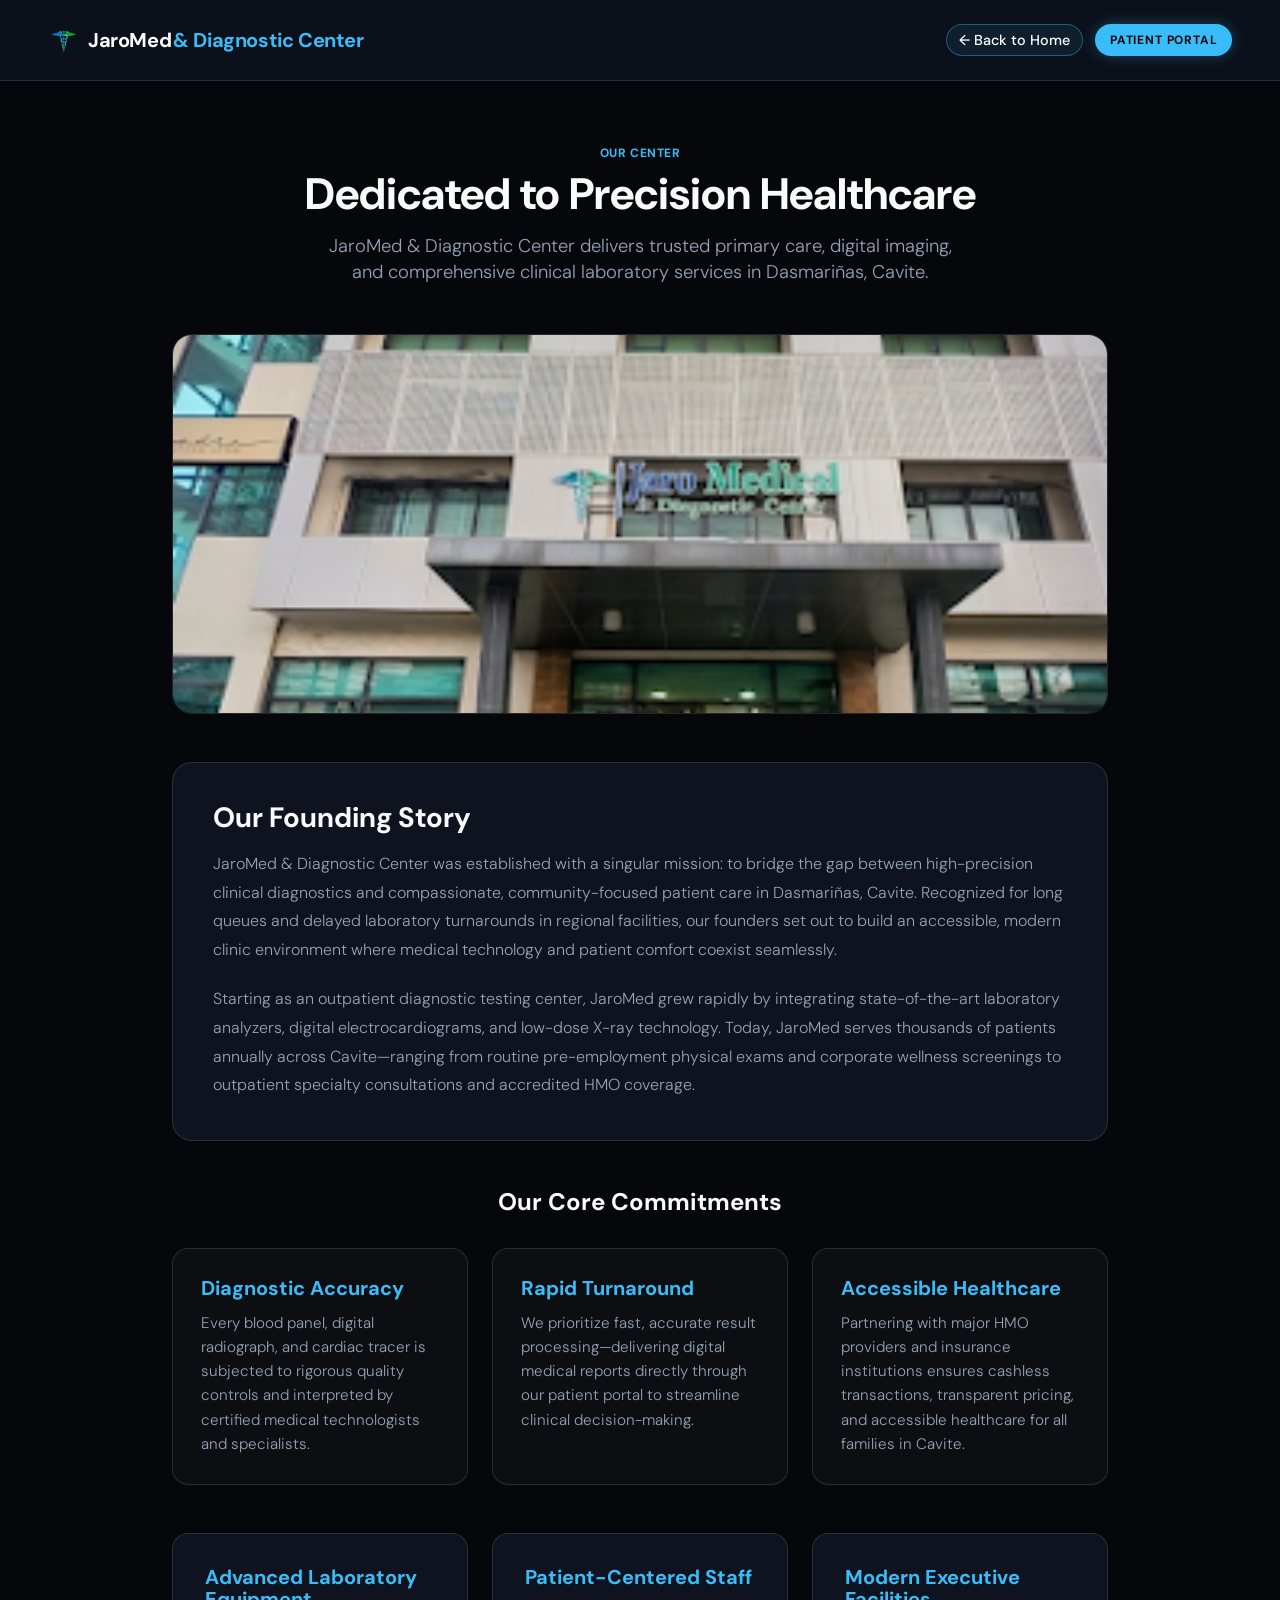
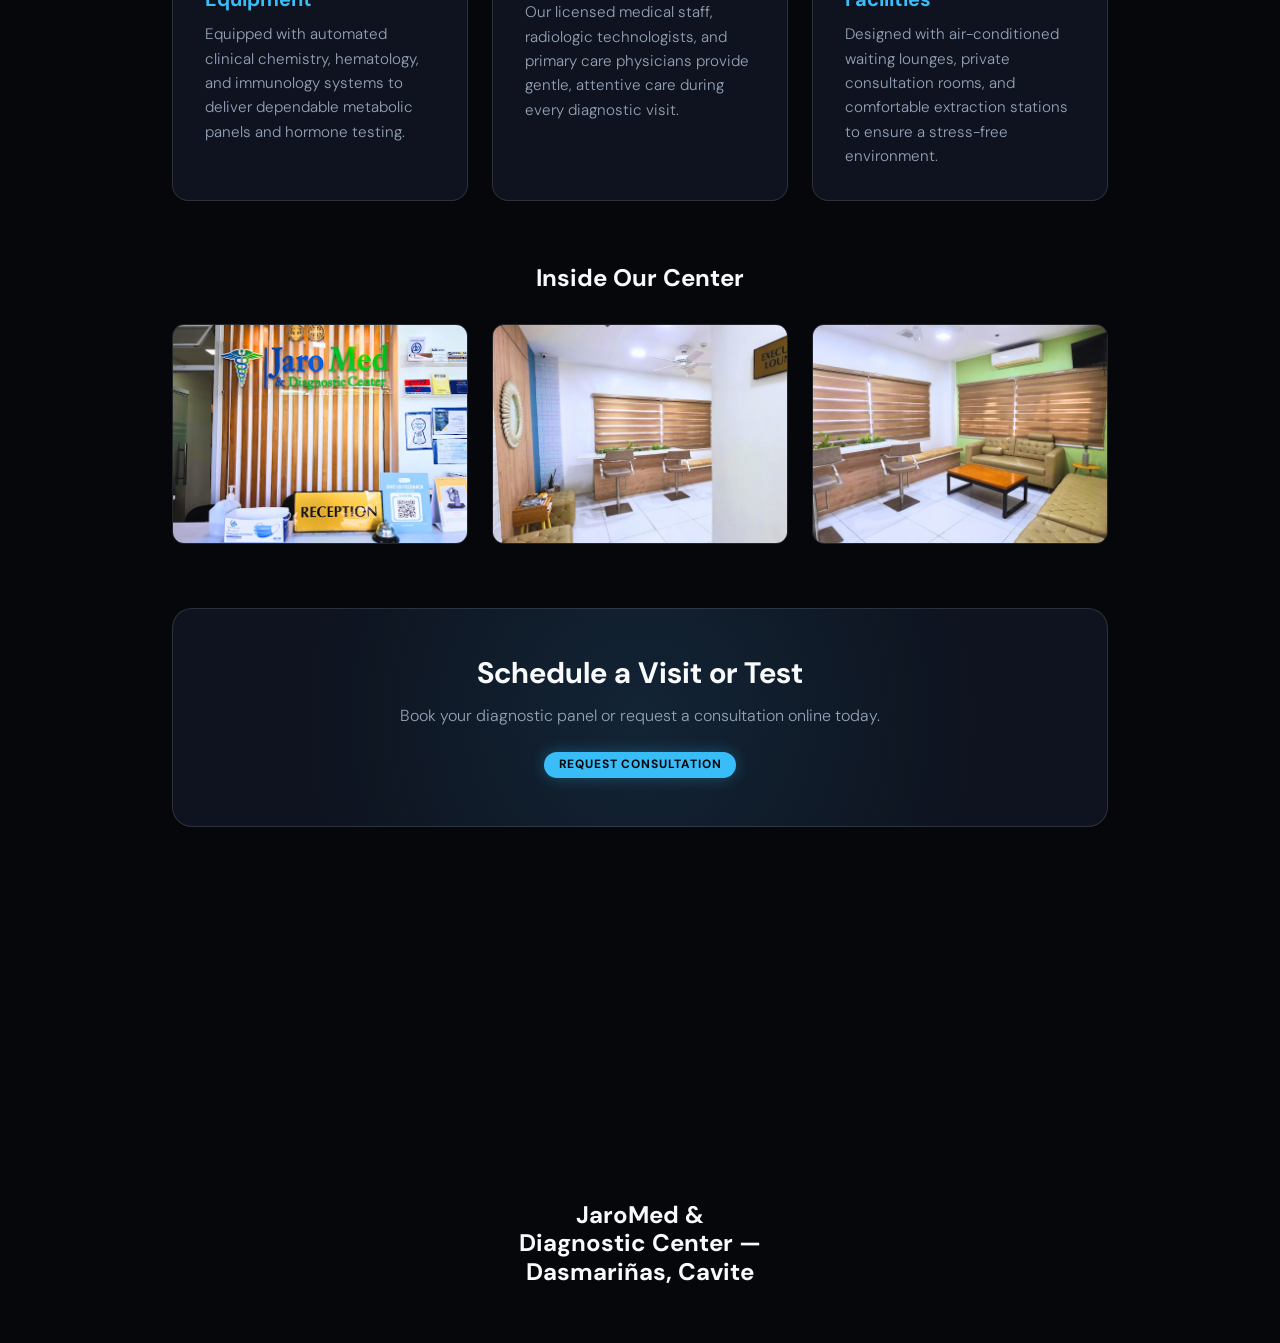
==== about.html @ 4ebae989 "Add files via upload" ====
﻿<!doctype html>
<html lang="en">
  <head>
    <meta charset="UTF-8" />
    <meta name="viewport" content="width=device-width, initial-scale=1.0" />
    <title>About Us — JaroMed & Diagnostic Center</title>
    <link rel="preconnect" href="https://fonts.googleapis.com" />
    <link rel="preconnect" href="https://fonts.gstatic.com" crossorigin />
    <link
      href="https://fonts.googleapis.com/css2?family=DM+Sans:ital,opsz,wght@0,9..40,100..1000;1,9..40,100..1000&display=swap"
      rel="stylesheet"
    />
    <link rel="stylesheet" href="./style.css" />
    <style>
      .story-section {
        background: var(--surface);
        border: 1px solid var(--surface-border);
        border-radius: 20px;
        padding: 2.5rem;
        margin: 3rem 0;
        backdrop-filter: blur(12px);
      }

      .story-section h2 {
        font-size: 1.75rem;
        margin-bottom: 1rem;
        color: var(--text-primary);
      }

      .story-section p {
        color: var(--text-secondary);
        line-height: 1.8;
        font-size: 1rem;
        margin-bottom: 1.25rem;
      }

      .story-section p:last-child {
        margin-bottom: 0;
      }

      .values-grid {
        display: grid;
        grid-template-columns: repeat(auto-fit, minmax(280px, 1fr));
        gap: 1.5rem;
        margin: 2rem 0;
      }

      .value-card {
        background: rgba(255, 255, 255, 0.03);
        border: 1px solid var(--surface-border);
        border-radius: 16px;
        padding: 1.75rem;
      }

      .value-card h3 {
        color: var(--accent);
        font-size: 1.25rem;
        margin-bottom: 0.75rem;
      }

      .value-card p {
        color: var(--text-secondary);
        font-size: 0.95rem;
        line-height: 1.6;
        margin: 0;
      }
    </style>
  </head>

  <body>
    <!-- Header Navigation -->
    <header class="page-nav">
      <div class="logo">
        <img
          src="jaromed-symbol.png"
          alt="JaroMed Logo"
          style="width: 32px; height: 32px; object-fit: contain;"
        />
        <a href="index.html" style="color: inherit; text-decoration: none;">
          <span>JaroMed<strong class="accent">& Diagnostic Center</strong></span>
        </a>
      </div>

      <nav class="nav">
        <a class="button button-outline" href="index.html">← Back to Home</a>
        <a class="button button-solid" href="portal.html">Patient Portal</a>
      </nav>
    </header>

    <main class="specialty-detail-container">
      <div class="detail-header">
        <span class="specialty-tag">Our Center</span>
        <h1>Dedicated to Precision Healthcare</h1>
        <p class="lead-text">
          JaroMed & Diagnostic Center delivers trusted primary care, digital imaging, and comprehensive clinical laboratory services in Dasmariñas, Cavite.
        </p>
      </div>

      <!-- Facility Hero Banner -->
      <div class="detail-hero-image">
        <img src="jaromed-front.png" alt="JaroMed Facility Front" />
      </div>

      <!-- Extended Foundation Story -->
      <section class="story-section">
        <h2>Our Founding Story</h2>
        <p>
          JaroMed & Diagnostic Center was established with a singular mission: to bridge the gap between high-precision clinical diagnostics and compassionate, community-focused patient care in Dasmariñas, Cavite. Recognized for long queues and delayed laboratory turnarounds in regional facilities, our founders set out to build an accessible, modern clinic environment where medical technology and patient comfort coexist seamlessly.
        </p>
        <p>
          Starting as an outpatient diagnostic testing center, JaroMed grew rapidly by integrating state-of-the-art laboratory analyzers, digital electrocardiograms, and low-dose X-ray technology. Today, JaroMed serves thousands of patients annually across Cavite—ranging from routine pre-employment physical exams and corporate wellness screenings to outpatient specialty consultations and accredited HMO coverage.
        </p>
      </section>

      <!-- Mission & Core Commitments -->
      <section style="margin: 3rem 0;">
        <h2 style="text-align: center; margin-bottom: 2rem;">Our Core Commitments</h2>
        <div class="values-grid">
          <div class="value-card">
            <h3>Diagnostic Accuracy</h3>
            <p>
              Every blood panel, digital radiograph, and cardiac tracer is subjected to rigorous quality controls and interpreted by certified medical technologists and specialists.
            </p>
          </div>

          <div class="value-card">
            <h3>Rapid Turnaround</h3>
            <p>
              We prioritize fast, accurate result processing—delivering digital medical reports directly through our patient portal to streamline clinical decision-making.
            </p>
          </div>

          <div class="value-card">
            <h3>Accessible Healthcare</h3>
            <p>
              Partnering with major HMO providers and insurance institutions ensures cashless transactions, transparent pricing, and accessible healthcare for all families in Cavite.
            </p>
          </div>
        </div>
      </section>

      <!-- Facility Feature Cards -->
      <section class="detail-grid">
        <div class="detail-card">
          <h3>Advanced Laboratory Equipment</h3>
          <p>
            Equipped with automated clinical chemistry, hematology, and immunology systems to deliver dependable metabolic panels and hormone testing.
          </p>
        </div>

        <div class="detail-card">
          <h3>Patient-Centered Staff</h3>
          <p>
            Our licensed medical staff, radiologic technologists, and primary care physicians provide gentle, attentive care during every diagnostic visit.
          </p>
        </div>

        <div class="detail-card">
          <h3>Modern Executive Facilities</h3>
          <p>
            Designed with air-conditioned waiting lounges, private consultation rooms, and comfortable extraction stations to ensure a stress-free environment.
          </p>
        </div>
      </section>

      <!-- Center Photo Gallery -->
      <section style="margin: 4rem 0;">
        <h2 style="text-align: center; margin-bottom: 2rem;">Inside Our Center</h2>
        <div style="display: grid; grid-template-columns: repeat(auto-fit, minmax(280px, 1fr)); gap: 1.5rem;">
          <img src="jaromed-reception.jpg" alt="Reception Desk" style="width: 100%; height: 220px; object-fit: cover; border-radius: 12px; border: 1px solid var(--surface-border);" />
          <img src="jaromed-executive-lounge.jpg" alt="Executive Lounge" style="width: 100%; height: 220px; object-fit: cover; border-radius: 12px; border: 1px solid var(--surface-border);" />
          <img src="jaromed-waiting-room.jpg" alt="Waiting Area" style="width: 100%; height: 220px; object-fit: cover; border-radius: 12px; border: 1px solid var(--surface-border);" />
        </div>
      </section>

      <div class="detail-cta">
        <h2>Schedule a Visit or Test</h2>
        <p>Book your diagnostic panel or request a consultation online today.</p>
        <a class="button button-solid" href="index.html#consultation-sheet">Request Consultation</a>
      </div>
    </main>

    <footer>
      <p>JaroMed & Diagnostic Center — Dasmariñas, Cavite</p>
    </footer>
  </body>
</html>
---- style.css ----
﻿*, *::before, *::after {
  box-sizing: border-box;
}

:root {
  --bg-dark: #05070b;
  --surface: #0e131f;
  --surface-border: rgba(255, 255, 255, 0.12);
  --accent: #38bdf8;
  --accent-glow: rgba(56, 189, 248, 0.25);
  --neon-green: #22c55e;
  --text-primary: #f8fafc;
  --text-secondary: #94a3b8;
}

html {
  scroll-behavior: smooth;
}

body {
  margin: 0;
  font-family: "DM Sans", sans-serif;
  font-optical-sizing: auto;
  font-weight: 300;
  line-height: 1.4;
  overflow-x: clip;
  background-color: var(--bg-dark);
  color: var(--text-primary);
}

.logo {
  display: flex;
  align-items: center;
  gap: 0.5rem;
  font-weight: 700;
  font-size: 1.25rem;
  letter-spacing: -0.02em;
  color: white;

  svg {
    stroke: var(--accent);
  }

  .accent {
    color: var(--accent);
    margin-left: 2px;
  }
}

.button {
  border: 0;
  font: inherit;
  color: white;
  background: none;
  text-decoration: none;
  display: inline-flex;
  align-items: center;
  gap: 0.5rem;
  border-radius: 999px;
  padding: 0.35em 0.85em;
  font-size: 0.9rem;
  font-weight: 500;
  cursor: pointer;
  transition: all 0.2s ease;

  &:hover,
  &:focus {
    background-color: rgba(255, 255, 255, 0.15);
  }

  svg {
    fill: currentColor;
  }
}

.button-outline {
  border: 1px solid rgba(56, 189, 248, 0.4);
  background-color: rgba(56, 189, 248, 0.08);
  backdrop-filter: blur(4px);

  &:hover,
  &:focus {
    background-color: rgba(56, 189, 248, 0.2);
    border-color: var(--accent);
  }
}

.button-solid {
  background: var(--accent);
  color: #05070b;
  text-transform: uppercase;
  font-size: 0.75rem;
  padding: 0.4em 1.2em;
  letter-spacing: 0.07em;
  font-weight: 700;
  box-shadow: 0 0 15px rgba(56, 189, 248, 0.3);

  &:focus,
  &:hover {
    background: white;
    color: #05070b;
    box-shadow: 0 0 20px rgba(255, 255, 255, 0.5);
  }
}

h1,
h2,
h3 {
  margin: 0 0 1em 0;
  line-height: 1.1;
}

.hero {
  background-color: var(--bg-dark);
  color: white;
  background-image:
    linear-gradient(to top, rgba(5, 7, 11, 0.85) 20%, rgba(5, 7, 11, 0.3)),
    url("https://images.unsplash.com/photo-1576091160550-2173dba999ef?crop=entropy&cs=srgb&fm=jpg&q=85");
  background-size: cover;
  background-position: center;
  height: 100dvh;
  padding: 2rem;
  display: grid;
  grid-template-columns: 1fr 1fr;
  grid-template-rows: auto 1fr;

  @media (width < 600px) {
    grid-template-columns: 1fr;
    grid-template-rows: min-content;
    gap: 1.5rem;

    .nav,
    .logo,
    .invite {
      place-self: start center;
    }
    .intro {
      text-align: center;
    }
    .promo {
      width: 100%;
    }
  }
}

.nav {
  place-self: start end;
  display: flex;
  gap: 0.75rem;
}

.plans-button {
  anchor-name: --plans-button-anchor;
}

.menu {
  position-anchor: --plans-button-anchor;
  position: absolute;
  position-area: block-end span-inline-start;
  margin: 0.35rem 0 0 0;
  background-color: rgba(14, 19, 31, 0.95);
  border: 1px solid var(--surface-border);
  backdrop-filter: blur(12px);
  border-radius: 10px;
  padding: 0.5rem;
  list-style: none;

  a {
    display: block;
    text-decoration: none;
    padding: 0.4rem 0.8rem;
    color: var(--text-primary);
    border-radius: 6px;
    font-size: 0.9rem;

    &:hover,
    &:focus {
      background: var(--surface-border);
      color: var(--accent);
    }
  }
}

.intro {
  place-self: end start;
  max-width: 55ch;

  .status-pill {
    display: inline-flex;
    align-items: center;
    gap: 0.5rem;
    padding: 0.3rem 0.85rem;
    background: rgba(34, 197, 94, 0.12);
    color: var(--neon-green);
    border: 1px solid rgba(34, 197, 94, 0.3);
    border-radius: 50px;
    font-size: 0.75rem;
    font-weight: 600;
    margin-bottom: 1rem;
  }

  .status-dot {
    width: 6px;
    height: 6px;
    background: var(--neon-green);
    border-radius: 50%;
    box-shadow: 0 0 8px var(--neon-green);
  }

  h1 {
    margin: 0 0 0.5rem 0;
    font-weight: 700;
    font-size: 2.75rem;
    letter-spacing: -0.02em;
  }

  p {
    opacity: 0.8;
    font-size: 1.05rem;
  }
}

.invite {
  place-self: end end;
}

.promo {
  background: rgba(14, 19, 31, 0.85);
  border: 1px solid var(--surface-border);
  backdrop-filter: blur(12px);
  padding: 1.25rem;
  border-radius: 14px;
  width: 24ch;
  box-shadow: 0 20px 40px rgba(0, 0, 0, 0.5);

  h2 {
    text-transform: uppercase;
    color: var(--accent);
    font-size: 0.8rem;
    letter-spacing: 0.05em;
    margin-bottom: 0.5rem;
  }

  p {
    font-size: 0.85rem;
    color: var(--text-secondary);
    margin-bottom: 1rem;

    s {
      opacity: 0.6;
    }
  }
}

.brand-sentence {
  text-align: center;
  padding: 12rem 1rem 10rem;
  background: radial-gradient(circle at 50% 50%, rgba(56, 189, 248, 0.05) 0%, transparent 60%);

  h2 {
    text-align: center;
    font-weight: 300;
    text-wrap: balance;
    max-inline-size: 28ch;
    margin-inline: auto;
    font-size: 2.25rem;

    strong {
      color: var(--accent);
      font-weight: 600;
    }

    &::after {
      content: "";
      display: block;
      margin: 2rem auto 0;
      width: 2px;
      background: linear-gradient(to bottom, var(--accent), transparent);
      height: 4rem;
    }
  }
}

.photos-and-quotes {
  margin-block-end: 12rem;
}

@property --left-fade {
  syntax: "<length>";
  inherits: false;
  initial-value: 0;
}

@property --right-fade {
  syntax: "<length>";
  inherits: false;
  initial-value: 0;
}

@keyframes scrollfade {
  0% {
    --left-fade: 0;
  }
  10%,
  100% {
    --left-fade: 3rem;
  }
  0%,
  90% {
    --right-fade: 3rem;
  }
  100% {
    --right-fade: 0;
  }
}

.row {
  display: flex;
  gap: 1.25rem;
  margin-block-end: 1.25rem;
  padding-block-end: 0.5rem;
  overflow-x: auto;
  overflow-y: clip;
  block-size: 260px;
  position: relative;
  mask: linear-gradient(
    to right,
    #0000,
    #ffff var(--left-fade) calc(100% - var(--right-fade)),
    #0000
  );
  animation: scrollfade;
  animation-timeline: --scrollfade;
  scroll-timeline: --scrollfade x;

  &::-webkit-scrollbar {
    display: none;
  }

  img {
    object-fit: cover;
    max-height: 260px;
    flex-shrink: 0;
    border-radius: 12px;
    border: 1px solid var(--surface-border);
  }

  .quote {
    margin: 0;
    display: flex;
    flex-direction: column;
    gap: 1rem;
    min-inline-size: 280px;
    background: var(--surface);
    border: 1px solid var(--surface-border);
    border-radius: 14px;
    padding: 1.25rem;

    p {
      margin: 0;
      font-size: 0.95rem;
      color: var(--text-primary);
      line-height: 1.5;
    }

    cite {
      margin-block-start: auto;
      display: flex;
      align-items: center;
      gap: 0.75rem;

      svg {
        width: 36px;
        height: 36px;
        fill: var(--text-secondary);
      }

      .name {
        font-weight: 600;
        color: white;
        font-size: 0.85rem;
      }

      div div:last-child {
        font-size: 0.75rem;
        color: var(--text-secondary);
      }
    }
  }
}

.row-1 {
  img:nth-of-type(1) {
    aspect-ratio: 1/1.2;
  }
  img:nth-of-type(2) {
    aspect-ratio: 1;
  }
  img:nth-of-type(3) {
    aspect-ratio: 1.3/1;
  }
}

.row-2 {
  img:nth-of-type(1) {
    aspect-ratio: 1.2/1;
  }
  img:nth-of-type(2) {
    aspect-ratio: 1/1.2;
  }
}

/* Specialties Info Section Styles */
.specialties-info-section {
  max-width: 900px;
  margin: 0 auto 6rem;
  padding: 0 1.5rem;
}

.specialties-container h2 {
  font-size: 2rem;
  font-weight: 700;
  text-align: center;
  margin-bottom: 0.5rem;
}

.section-subtitle {
  text-align: center;
  color: var(--text-secondary);
  margin-bottom: 3rem;
  font-size: 1rem;
}

.specialty-card {
  display: grid;
  grid-template-columns: 1.2fr 1fr;
  gap: 2rem;
  align-items: center;
  background: var(--surface);
  border: 1px solid var(--surface-border);
  border-radius: 20px;
  padding: 2.5rem;
  margin-bottom: 1.5rem;
  backdrop-filter: blur(12px);
  transition: border-color 0.2s ease;
}

.specialty-card:hover {
  border-color: var(--accent);
}

.specialty-tag {
  font-size: 0.75rem;
  font-weight: 700;
  text-transform: uppercase;
  color: var(--accent);
  letter-spacing: 0.05em;
  display: block;
  margin-bottom: 0.5rem;
}

.specialty-card h3 {
  font-size: 1.35rem;
  font-weight: 600;
  margin-bottom: 0.75rem;
  color: var(--text-primary);
}

.specialty-card p {
  color: var(--text-secondary);
  font-size: 0.95rem;
  line-height: 1.6;
  margin: 0 0 1.25rem 0;
}

.link-btn {
  display: inline-block;
  color: var(--accent);
  text-decoration: none;
  font-weight: 600;
  font-size: 0.9rem;
  transition: opacity 0.2s ease;
}

.link-btn:hover {
  opacity: 0.8;
  text-decoration: underline;
}

.specialty-image-wrapper {
  width: 100%;
  height: 220px;
  border-radius: 12px;
  overflow: hidden;
  border: 1px solid var(--surface-border);
}

.specialty-image-wrapper img {
  width: 100%;
  height: 100%;
  object-fit: cover;
  transition: transform 0.3s ease;
}

.specialty-card:hover .specialty-image-wrapper img {
  transform: scale(1.03);
}

@media (max-width: 768px) {
  .specialty-card {
    grid-template-columns: 1fr;
    padding: 1.75rem;
  }
  .specialty-image-wrapper {
    height: 180px;
  }
}

/* Consultation Section Styling */
.consultation-section {
  max-width: 800px;
  margin: 0 auto 10rem;
  padding: 0 1.5rem;
}

.consultation-card {
  background: var(--surface);
  border: 1px solid var(--surface-border);
  backdrop-filter: blur(12px);
  border-radius: 20px;
  padding: 2.5rem;
  box-shadow: 0 20px 40px rgba(0, 0, 0, 0.4);
}

.consultation-header {
  text-align: center;
  margin-bottom: 2rem;
}

.consultation-header h2 {
  font-size: 1.85rem;
  font-weight: 700;
  margin-bottom: 0.5rem;
  color: var(--text-primary);
}

.consultation-header p {
  color: var(--text-secondary);
  font-size: 0.95rem;
  margin: 0;
}

.consultation-form {
  display: flex;
  flex-direction: column;
  gap: 1.25rem;
}

.form-group {
  display: flex;
  flex-direction: column;
  gap: 0.4rem;
}

.form-row {
  display: grid;
  grid-template-columns: 1fr 1fr;
  gap: 1.25rem;
}

@media (max-width: 600px) {
  .form-row {
    grid-template-columns: 1fr;
  }
}

.consultation-form label {
  font-size: 0.8rem;
  font-weight: 600;
  text-transform: uppercase;
  letter-spacing: 0.05em;
  color: var(--text-secondary);
}

.consultation-form input {
  background: var(--bg-dark);
  border: 1px solid var(--surface-border);
  border-radius: 8px;
  padding: 0.8rem 1rem;
  color: var(--text-primary);
  font-family: inherit;
  font-size: 0.95rem;
  outline: none;
  transition: border-color 0.2s ease;
}

.consultation-form input:focus {
  border-color: var(--accent);
}

.submit-consultation-btn {
  width: 100%;
  justify-content: center;
  padding: 0.85rem 1rem;
  margin-top: 0.75rem;
  font-size: 0.85rem;
}

/* Sub-Page Layout Styles */
.page-nav {
  display: flex;
  justify-content: space-between;
  align-items: center;
  padding: 1.5rem 3rem;
  background: rgba(14, 19, 31, 0.8);
  backdrop-filter: blur(12px);
  border-bottom: 1px solid var(--surface-border);
  position: sticky;
  top: 0;
  z-index: 100;
}

.specialty-detail-container {
  max-width: 1000px;
  margin: 4rem auto;
  padding: 0 2rem;
}

.detail-header {
  text-align: center;
  margin-bottom: 3rem;
}

.detail-header h1 {
  font-size: 2.75rem;
  font-weight: 700;
  margin: 0.5rem 0 1rem;
}

.lead-text {
  font-size: 1.15rem;
  color: var(--text-secondary);
  max-width: 650px;
  margin: 0 auto;
}

.detail-hero-image {
  width: 100%;
  height: 380px;
  border-radius: 20px;
  overflow: hidden;
  border: 1px solid var(--surface-border);
  margin-bottom: 3rem;
}

.detail-hero-image img {
  width: 100%;
  height: 100%;
  object-fit: cover;
}

.detail-grid {
  display: grid;
  grid-template-columns: repeat(auto-fit, minmax(280px, 1fr));
  gap: 1.5rem;
  margin-bottom: 4rem;
}

.detail-card {
  background: var(--surface);
  border: 1px solid var(--surface-border);
  border-radius: 16px;
  padding: 2rem;
  backdrop-filter: blur(12px);
}

.detail-card h3 {
  font-size: 1.25rem;
  color: var(--accent);
  margin-bottom: 0.75rem;
}

.detail-card p {
  color: var(--text-secondary);
  font-size: 0.95rem;
  line-height: 1.6;
  margin: 0;
}

.detail-cta {
  background: radial-gradient(circle at 50% 50%, rgba(56, 189, 248, 0.1) 0%, transparent 70%), var(--surface);
  border: 1px solid var(--surface-border);
  border-radius: 20px;
  padding: 3rem 2rem;
  text-align: center;
  margin-bottom: 6rem;
}

.detail-cta h2 {
  font-size: 1.85rem;
  margin-bottom: 0.5rem;
}

.detail-cta p {
  color: var(--text-secondary);
  margin-bottom: 1.5rem;
}

/* HMO Partner List Styling */
.hmo-badge-grid {
  display: grid;
  grid-template-columns: repeat(auto-fill, minmax(140px, 1fr));
  gap: 1rem;
  margin-top: 1.5rem;
}

.hmo-badge {
  background: var(--bg-dark);
  border: 1px solid var(--surface-border);
  border-radius: 10px;
  padding: 0.8rem 1rem;
  text-align: center;
  font-size: 0.9rem;
  font-weight: 600;
  color: var(--text-primary);
  transition: border-color 0.2s ease;
}

.hmo-badge:hover {
  border-color: var(--accent);
}

footer {
  display: grid;
  place-items: end center;
  height: 420px;
  position: relative;
  padding-bottom: 2rem;

  img {
    width: 45%;
    aspect-ratio: 16/9;
    object-fit: cover;
    border-radius: 16px;
    border: 1px solid var(--surface-border);
    position: absolute;
    bottom: 2rem;
    animation-timeline: view(block);
    animation-range: entry-crossing 80% entry-crossing 120%;

    &:nth-child(1) {
      animation-name: --img-move-out-left;
      left: 5%;
      transform-origin: bottom left;
    }
    &:nth-child(2) {
      animation-name: --img-move-out-right;
      right: 5%;
      transform-origin: bottom right;
    }
  }

  p {
    width: 250px;
    font-size: 1.5rem;
    line-height: 1.2;
    margin-inline: auto;
    text-align: center;
    font-weight: 700;
    color: var(--text-primary);
    position: relative;
    z-index: 2;
  }
}

@keyframes --img-move-out-left {
  100% {
    left: -30dvi;
    rotate: -6deg;
  }
}

@keyframes --img-move-out-right {
  100% {
    right: -30dvi;
    rotate: 6deg;
  }
}
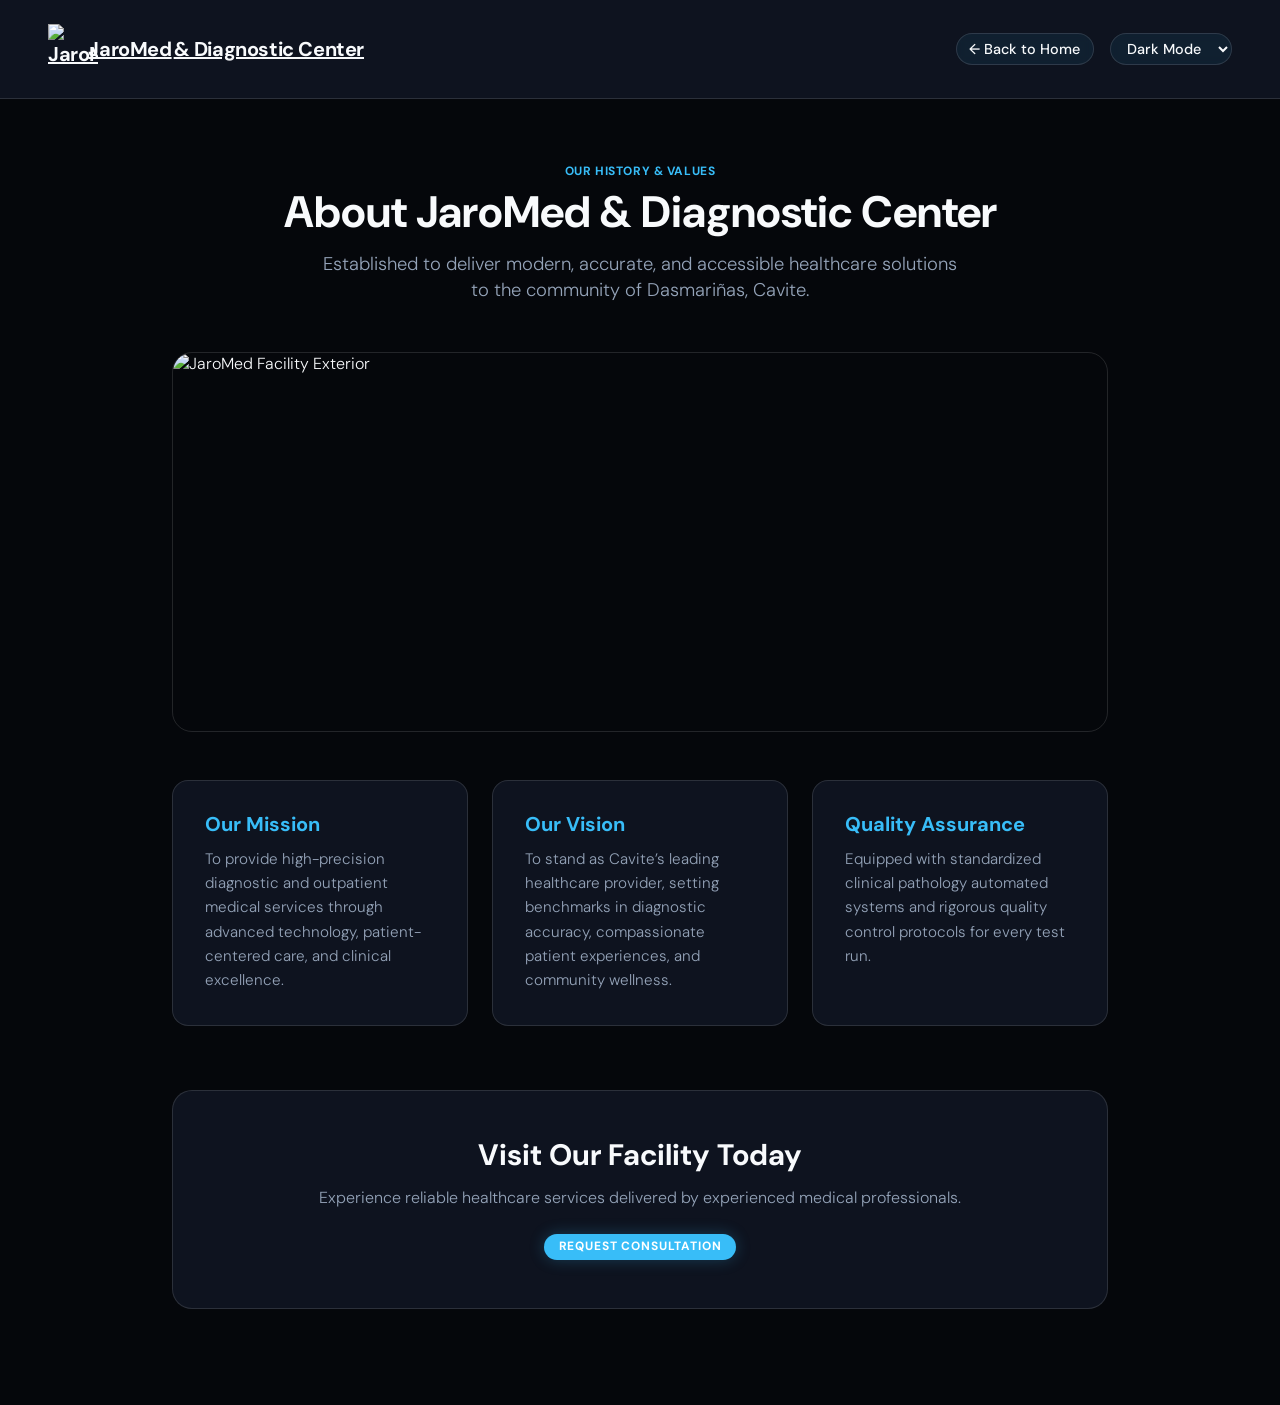
==== commit 94369239: "Add files via upload" ====
--- a/about.html
+++ b/about.html
@@ -1,187 +1,81 @@
-﻿<!doctype html>
+﻿<!DOCTYPE html>
 <html lang="en">
-  <head>
-    <meta charset="UTF-8" />
-    <meta name="viewport" content="width=device-width, initial-scale=1.0" />
-    <title>About Us — JaroMed & Diagnostic Center</title>
-    <link rel="preconnect" href="https://fonts.googleapis.com" />
-    <link rel="preconnect" href="https://fonts.gstatic.com" crossorigin />
-    <link
-      href="https://fonts.googleapis.com/css2?family=DM+Sans:ital,opsz,wght@0,9..40,100..1000;1,9..40,100..1000&display=swap"
-      rel="stylesheet"
-    />
-    <link rel="stylesheet" href="./style.css" />
-    <style>
-      .story-section {
-        background: var(--surface);
-        border: 1px solid var(--surface-border);
-        border-radius: 20px;
-        padding: 2.5rem;
-        margin: 3rem 0;
-        backdrop-filter: blur(12px);
+<head>
+  <meta charset="UTF-8">
+  <meta name="viewport" content="width=device-width, initial-scale=1.0">
+  <title>About Us | JaroMed & Diagnostic Center</title>
+  <link rel="stylesheet" href="style.css">
+  <link rel="preconnect" href="https://fonts.googleapis.com">
+  <link rel="preconnect" href="https://fonts.gstatic.com" crossorigin>
+  <link href="https://fonts.googleapis.com/css2?family=DM+Sans:ital,opsz,wght@0,9..40,300..700;1,9..40,300..700&display=swap" rel="stylesheet">
+</head>
+<body>
+
+  <!-- Navigation Bar -->
+  <nav class="page-nav">
+    <a href="index.html" class="logo">
+      <img src="assets/images/jaromed-symbol.webp" alt="JaroMed Logo" style="width: 50px; height: 50px; object-fit: contain;">
+      JaroMed <span class="accent">& Diagnostic Center</span>
+    </a>
+    <div style="display: flex; gap: 1rem; align-items: center;">
+      <a href="index.html" class="button button-outline">← Back to Home</a>
+      <select id="themeSelect" onchange="setTheme(this.value)" class="button button-outline" style="cursor: pointer;">
+        <option value="dark" style="background: #0e131f; color: #fff;">Dark Mode</option>
+        <option value="light" style="background: #ffffff; color: #0f172a;">Light Mode</option>
+      </select>
+    </div>
+  </nav>
+
+  <!-- Main Content Container -->
+  <main class="specialty-detail-container">
+    <div class="detail-header">
+      <span class="specialty-tag">Our History & Values</span>
+      <h1>About JaroMed & Diagnostic Center</h1>
+      <p class="lead-text">Established to deliver modern, accurate, and accessible healthcare solutions to the community of Dasmariñas, Cavite.</p>
+    </div>
+
+    <div class="detail-hero-image">
+      <img src="assets/images/jaromed-front.webp" alt="JaroMed Facility Exterior">
+    </div>
+
+    <div class="detail-grid">
+      <div class="detail-card">
+        <h3>Our Mission</h3>
+        <p>To provide high-precision diagnostic and outpatient medical services through advanced technology, patient-centered care, and clinical excellence.</p>
+      </div>
+      <div class="detail-card">
+        <h3>Our Vision</h3>
+        <p>To stand as Cavite’s leading healthcare provider, setting benchmarks in diagnostic accuracy, compassionate patient experiences, and community wellness.</p>
+      </div>
+      <div class="detail-card">
+        <h3>Quality Assurance</h3>
+        <p>Equipped with standardized clinical pathology automated systems and rigorous quality control protocols for every test run.</p>
+      </div>
+    </div>
+
+    <div class="detail-cta">
+      <h2>Visit Our Facility Today</h2>
+      <p>Experience reliable healthcare services delivered by experienced medical professionals.</p>
+      <a href="index.html#consultation-sheet" class="button button-solid">Request Consultation</a>
+    </div>
+  </main>
+
+  <script>
+    function setTheme(theme) {
+      if (theme === 'dark') {
+        document.documentElement.removeAttribute('data-theme');
+      } else {
+        document.documentElement.setAttribute('data-theme', theme);
       }
+      localStorage.setItem('jaromed-theme', theme);
+    }
 
-      .story-section h2 {
-        font-size: 1.75rem;
-        margin-bottom: 1rem;
-        color: var(--text-primary);
-      }
-
-      .story-section p {
-        color: var(--text-secondary);
-        line-height: 1.8;
-        font-size: 1rem;
-        margin-bottom: 1.25rem;
-      }
-
-      .story-section p:last-child {
-        margin-bottom: 0;
-      }
-
-      .values-grid {
-        display: grid;
-        grid-template-columns: repeat(auto-fit, minmax(280px, 1fr));
-        gap: 1.5rem;
-        margin: 2rem 0;
-      }
-
-      .value-card {
-        background: rgba(255, 255, 255, 0.03);
-        border: 1px solid var(--surface-border);
-        border-radius: 16px;
-        padding: 1.75rem;
-      }
-
-      .value-card h3 {
-        color: var(--accent);
-        font-size: 1.25rem;
-        margin-bottom: 0.75rem;
-      }
-
-      .value-card p {
-        color: var(--text-secondary);
-        font-size: 0.95rem;
-        line-height: 1.6;
-        margin: 0;
-      }
-    </style>
-  </head>
-
-  <body>
-    <!-- Header Navigation -->
-    <header class="page-nav">
-      <div class="logo">
-        <img
-          src="jaromed-symbol.png"
-          alt="JaroMed Logo"
-          style="width: 32px; height: 32px; object-fit: contain;"
-        />
-        <a href="index.html" style="color: inherit; text-decoration: none;">
-          <span>JaroMed<strong class="accent">& Diagnostic Center</strong></span>
-        </a>
-      </div>
-
-      <nav class="nav">
-        <a class="button button-outline" href="index.html">← Back to Home</a>
-        <a class="button button-solid" href="portal.html">Patient Portal</a>
-      </nav>
-    </header>
-
-    <main class="specialty-detail-container">
-      <div class="detail-header">
-        <span class="specialty-tag">Our Center</span>
-        <h1>Dedicated to Precision Healthcare</h1>
-        <p class="lead-text">
-          JaroMed & Diagnostic Center delivers trusted primary care, digital imaging, and comprehensive clinical laboratory services in Dasmariñas, Cavite.
-        </p>
-      </div>
-
-      <!-- Facility Hero Banner -->
-      <div class="detail-hero-image">
-        <img src="jaromed-front.png" alt="JaroMed Facility Front" />
-      </div>
-
-      <!-- Extended Foundation Story -->
-      <section class="story-section">
-        <h2>Our Founding Story</h2>
-        <p>
-          JaroMed & Diagnostic Center was established with a singular mission: to bridge the gap between high-precision clinical diagnostics and compassionate, community-focused patient care in Dasmariñas, Cavite. Recognized for long queues and delayed laboratory turnarounds in regional facilities, our founders set out to build an accessible, modern clinic environment where medical technology and patient comfort coexist seamlessly.
-        </p>
-        <p>
-          Starting as an outpatient diagnostic testing center, JaroMed grew rapidly by integrating state-of-the-art laboratory analyzers, digital electrocardiograms, and low-dose X-ray technology. Today, JaroMed serves thousands of patients annually across Cavite—ranging from routine pre-employment physical exams and corporate wellness screenings to outpatient specialty consultations and accredited HMO coverage.
-        </p>
-      </section>
-
-      <!-- Mission & Core Commitments -->
-      <section style="margin: 3rem 0;">
-        <h2 style="text-align: center; margin-bottom: 2rem;">Our Core Commitments</h2>
-        <div class="values-grid">
-          <div class="value-card">
-            <h3>Diagnostic Accuracy</h3>
-            <p>
-              Every blood panel, digital radiograph, and cardiac tracer is subjected to rigorous quality controls and interpreted by certified medical technologists and specialists.
-            </p>
-          </div>
-
-          <div class="value-card">
-            <h3>Rapid Turnaround</h3>
-            <p>
-              We prioritize fast, accurate result processing—delivering digital medical reports directly through our patient portal to streamline clinical decision-making.
-            </p>
-          </div>
-
-          <div class="value-card">
-            <h3>Accessible Healthcare</h3>
-            <p>
-              Partnering with major HMO providers and insurance institutions ensures cashless transactions, transparent pricing, and accessible healthcare for all families in Cavite.
-            </p>
-          </div>
-        </div>
-      </section>
-
-      <!-- Facility Feature Cards -->
-      <section class="detail-grid">
-        <div class="detail-card">
-          <h3>Advanced Laboratory Equipment</h3>
-          <p>
-            Equipped with automated clinical chemistry, hematology, and immunology systems to deliver dependable metabolic panels and hormone testing.
-          </p>
-        </div>
-
-        <div class="detail-card">
-          <h3>Patient-Centered Staff</h3>
-          <p>
-            Our licensed medical staff, radiologic technologists, and primary care physicians provide gentle, attentive care during every diagnostic visit.
-          </p>
-        </div>
-
-        <div class="detail-card">
-          <h3>Modern Executive Facilities</h3>
-          <p>
-            Designed with air-conditioned waiting lounges, private consultation rooms, and comfortable extraction stations to ensure a stress-free environment.
-          </p>
-        </div>
-      </section>
-
-      <!-- Center Photo Gallery -->
-      <section style="margin: 4rem 0;">
-        <h2 style="text-align: center; margin-bottom: 2rem;">Inside Our Center</h2>
-        <div style="display: grid; grid-template-columns: repeat(auto-fit, minmax(280px, 1fr)); gap: 1.5rem;">
-          <img src="jaromed-reception.jpg" alt="Reception Desk" style="width: 100%; height: 220px; object-fit: cover; border-radius: 12px; border: 1px solid var(--surface-border);" />
-          <img src="jaromed-executive-lounge.jpg" alt="Executive Lounge" style="width: 100%; height: 220px; object-fit: cover; border-radius: 12px; border: 1px solid var(--surface-border);" />
-          <img src="jaromed-waiting-room.jpg" alt="Waiting Area" style="width: 100%; height: 220px; object-fit: cover; border-radius: 12px; border: 1px solid var(--surface-border);" />
-        </div>
-      </section>
-
-      <div class="detail-cta">
-        <h2>Schedule a Visit or Test</h2>
-        <p>Book your diagnostic panel or request a consultation online today.</p>
-        <a class="button button-solid" href="index.html#consultation-sheet">Request Consultation</a>
-      </div>
-    </main>
-
-    <footer>
-      <p>JaroMed & Diagnostic Center — Dasmariñas, Cavite</p>
-    </footer>
-  </body>
+    (function initTheme() {
+      const savedTheme = localStorage.getItem('jaromed-theme') || 'dark';
+      const selectElem = document.getElementById('themeSelect');
+      if (selectElem) selectElem.value = savedTheme;
+      setTheme(savedTheme);
+    })();
+  </script>
+</body>
 </html>
--- a/style.css
+++ b/style.css
@@ -1,6 +1,10 @@
 ﻿*, *::before, *::after {
   box-sizing: border-box;
 }
+
+/* ==========================================
+   THEME CONFIGURATIONS
+   ========================================== */
 
 :root {
   --bg-dark: #05070b;
@@ -13,6 +17,21 @@
   --text-secondary: #94a3b8;
 }
 
+[data-theme="light"] {
+  --bg-dark: #f1f5f9;
+  --surface: #ffffff;
+  --surface-border: rgba(148, 163, 184, 0.3);
+  --accent: #1e3a8a;
+  --accent-glow: rgba(30, 58, 138, 0.15);
+  --neon-green: #16a34a;
+  --text-primary: #0f172a;
+  --text-secondary: #475569;
+}
+
+/* ==========================================
+   PAGE STYLES
+   ========================================== */
+
 html {
   scroll-behavior: smooth;
 }
@@ -26,23 +45,31 @@
   overflow-x: clip;
   background-color: var(--bg-dark);
   color: var(--text-primary);
+  transition: background-color 0.3s ease, color 0.3s ease;
 }
 
 .logo {
   display: flex;
   align-items: center;
-  gap: 0.5rem;
+  gap: 0;
   font-weight: 700;
   font-size: 1.25rem;
   letter-spacing: -0.02em;
-  color: white;
+  color: var(--text-primary);
+
+  img {
+    height: 36px;
+    object-fit: contain;
+    margin-right: -0.6rem;
+  }
 
   svg {
     stroke: var(--accent);
+    margin-right: 0.2rem;
   }
 
   .accent {
-    color: var(--accent);
+    color: inherit;
     margin-left: 2px;
   }
 }
@@ -50,7 +77,7 @@
 .button {
   border: 0;
   font: inherit;
-  color: white;
+  color: var(--text-primary);
   background: none;
   text-decoration: none;
   display: inline-flex;
@@ -74,8 +101,9 @@
 }
 
 .button-outline {
-  border: 1px solid rgba(56, 189, 248, 0.4);
+  border: 1px solid var(--surface-border);
   background-color: rgba(56, 189, 248, 0.08);
+  color: var(--text-primary);
   backdrop-filter: blur(4px);
 
   &:hover,
@@ -87,19 +115,19 @@
 
 .button-solid {
   background: var(--accent);
-  color: #05070b;
+  color: #ffffff;
   text-transform: uppercase;
   font-size: 0.75rem;
   padding: 0.4em 1.2em;
   letter-spacing: 0.07em;
   font-weight: 700;
-  box-shadow: 0 0 15px rgba(56, 189, 248, 0.3);
+  box-shadow: 0 0 15px var(--accent-glow);
 
   &:focus,
   &:hover {
-    background: white;
-    color: #05070b;
-    box-shadow: 0 0 20px rgba(255, 255, 255, 0.5);
+    background: var(--text-primary);
+    color: var(--bg-dark);
+    box-shadow: 0 0 20px rgba(0, 0, 0, 0.2);
   }
 }
 
@@ -110,12 +138,13 @@
   line-height: 1.1;
 }
 
+/* Hero Section Base */
 .hero {
-  background-color: var(--bg-dark);
-  color: white;
+  background-color: #05070b;
+  color: #ffffff;
   background-image:
     linear-gradient(to top, rgba(5, 7, 11, 0.85) 20%, rgba(5, 7, 11, 0.3)),
-    url("https://images.unsplash.com/photo-1576091160550-2173dba999ef?crop=entropy&cs=srgb&fm=jpg&q=85");
+    url("assets/images/hero-bg.webp");
   background-size: cover;
   background-position: center;
   height: 100dvh;
@@ -143,6 +172,43 @@
   }
 }
 
+/* Dark Mode Hero Text (Light Blue) */
+.hero .logo,
+.hero .logo span,
+.hero h1,
+.hero p,
+.hero .button-outline,
+.hero .plans-button {
+  color: #38bdf8 !important;
+}
+
+/* Light Mode Hero Logo Text (Black) */
+[data-theme="light"] .hero .logo,
+[data-theme="light"] .hero .logo span {
+  color: #000000 !important;
+}
+
+/* Light Mode Other Hero Elements */
+[data-theme="light"] .hero .button-outline,
+[data-theme="light"] .hero .plans-button {
+  color: #000000 !important;
+}
+
+/* Light Mode Main Heading & Paragraph (Royal Blue) */
+[data-theme="light"] .intro h1,
+[data-theme="light"] .intro p {
+  color: #2563eb !important;
+}
+
+/* Light Mode ONLY: Match HMO Affiliates description text to title color */
+[data-theme="light"] .promo h2 {
+  color: #1e3a8a !important;
+}
+
+[data-theme="light"] .promo p {
+  color: #1e3a8a !important;
+}
+
 .nav {
   place-self: start end;
   display: flex;
@@ -151,6 +217,9 @@
 
 .plans-button {
   anchor-name: --plans-button-anchor;
+  border: 1px solid var(--surface-border);
+  background-color: rgba(56, 189, 248, 0.08);
+  backdrop-filter: blur(4px);
 }
 
 .menu {
@@ -158,7 +227,7 @@
   position: absolute;
   position-area: block-end span-inline-start;
   margin: 0.35rem 0 0 0;
-  background-color: rgba(14, 19, 31, 0.95);
+  background-color: var(--surface);
   border: 1px solid var(--surface-border);
   backdrop-filter: blur(12px);
   border-radius: 10px;
@@ -215,7 +284,7 @@
   }
 
   p {
-    opacity: 0.8;
+    opacity: 0.9;
     font-size: 1.05rem;
   }
 }
@@ -225,13 +294,13 @@
 }
 
 .promo {
-  background: rgba(14, 19, 31, 0.85);
+  background: var(--surface);
   border: 1px solid var(--surface-border);
   backdrop-filter: blur(12px);
   padding: 1.25rem;
   border-radius: 14px;
   width: 24ch;
-  box-shadow: 0 20px 40px rgba(0, 0, 0, 0.5);
+  box-shadow: 0 20px 40px rgba(0, 0, 0, 0.15);
 
   h2 {
     text-transform: uppercase;
@@ -255,7 +324,7 @@
 .brand-sentence {
   text-align: center;
   padding: 12rem 1rem 10rem;
-  background: radial-gradient(circle at 50% 50%, rgba(56, 189, 248, 0.05) 0%, transparent 60%);
+  background: radial-gradient(circle at 50% 50%, var(--accent-glow) 0%, transparent 60%);
 
   h2 {
     text-align: center;
@@ -264,6 +333,7 @@
     max-inline-size: 28ch;
     margin-inline: auto;
     font-size: 2.25rem;
+    color: var(--text-primary);
 
     strong {
       color: var(--accent);
@@ -377,7 +447,7 @@
 
       .name {
         font-weight: 600;
-        color: white;
+        color: var(--text-primary);
         font-size: 0.85rem;
       }
 
@@ -410,7 +480,6 @@
   }
 }
 
-/* Specialties Info Section Styles */
 .specialties-info-section {
   max-width: 900px;
   margin: 0 auto 6rem;
@@ -422,6 +491,7 @@
   font-weight: 700;
   text-align: center;
   margin-bottom: 0.5rem;
+  color: var(--text-primary);
 }
 
 .section-subtitle {
@@ -516,7 +586,6 @@
   }
 }
 
-/* Consultation Section Styling */
 .consultation-section {
   max-width: 800px;
   margin: 0 auto 10rem;
@@ -529,7 +598,7 @@
   backdrop-filter: blur(12px);
   border-radius: 20px;
   padding: 2.5rem;
-  box-shadow: 0 20px 40px rgba(0, 0, 0, 0.4);
+  box-shadow: 0 20px 40px rgba(0, 0, 0, 0.15);
 }
 
 .consultation-header {
@@ -606,13 +675,12 @@
   font-size: 0.85rem;
 }
 
-/* Sub-Page Layout Styles */
 .page-nav {
   display: flex;
   justify-content: space-between;
   align-items: center;
   padding: 1.5rem 3rem;
-  background: rgba(14, 19, 31, 0.8);
+  background: var(--surface);
   backdrop-filter: blur(12px);
   border-bottom: 1px solid var(--surface-border);
   position: sticky;
@@ -635,6 +703,7 @@
   font-size: 2.75rem;
   font-weight: 700;
   margin: 0.5rem 0 1rem;
+  color: var(--text-primary);
 }
 
 .lead-text {
@@ -688,7 +757,7 @@
 }
 
 .detail-cta {
-  background: radial-gradient(circle at 50% 50%, rgba(56, 189, 248, 0.1) 0%, transparent 70%), var(--surface);
+  background: var(--surface);
   border: 1px solid var(--surface-border);
   border-radius: 20px;
   padding: 3rem 2rem;
@@ -699,6 +768,7 @@
 .detail-cta h2 {
   font-size: 1.85rem;
   margin-bottom: 0.5rem;
+  color: var(--text-primary);
 }
 
 .detail-cta p {
@@ -706,28 +776,43 @@
   margin-bottom: 1.5rem;
 }
 
-/* HMO Partner List Styling */
-.hmo-badge-grid {
-  display: grid;
-  grid-template-columns: repeat(auto-fill, minmax(140px, 1fr));
-  gap: 1rem;
-  margin-top: 1.5rem;
-}
-
-.hmo-badge {
+.hmo-logo-card {
   background: var(--bg-dark);
   border: 1px solid var(--surface-border);
-  border-radius: 10px;
-  padding: 0.8rem 1rem;
+  border-radius: 12px;
+  padding: 1rem;
+  height: 110px;
+  display: flex;
+  align-items: center;
+  justify-content: center;
   text-align: center;
-  font-size: 0.9rem;
+  overflow: hidden;
+  transition: border-color 0.2s ease;
+}
+
+.hmo-logo-card:hover {
+  border-color: var(--accent);
+}
+
+.hmo-logo-card img {
+  max-width: 100%;
+  max-height: 100%;
+  object-fit: contain;
+  transform: scale(1.8);
+  filter: brightness(1.1);
+}
+
+.hmo-logo-card img {
+  width: 80%;
+  height: 80%;
+  object-fit: contain;
+  filter: brightness(1.1);
+}
+
+.hmo-logo-card span {
+  font-size: 0.85rem;
   font-weight: 600;
   color: var(--text-primary);
-  transition: border-color 0.2s ease;
-}
-
-.hmo-badge:hover {
-  border-color: var(--accent);
 }
 
 footer {
@@ -735,7 +820,7 @@
   place-items: end center;
   height: 420px;
   position: relative;
-  padding-bottom: 2rem;
+  padding: 0 1rem 2rem;
 
   img {
     width: 45%;
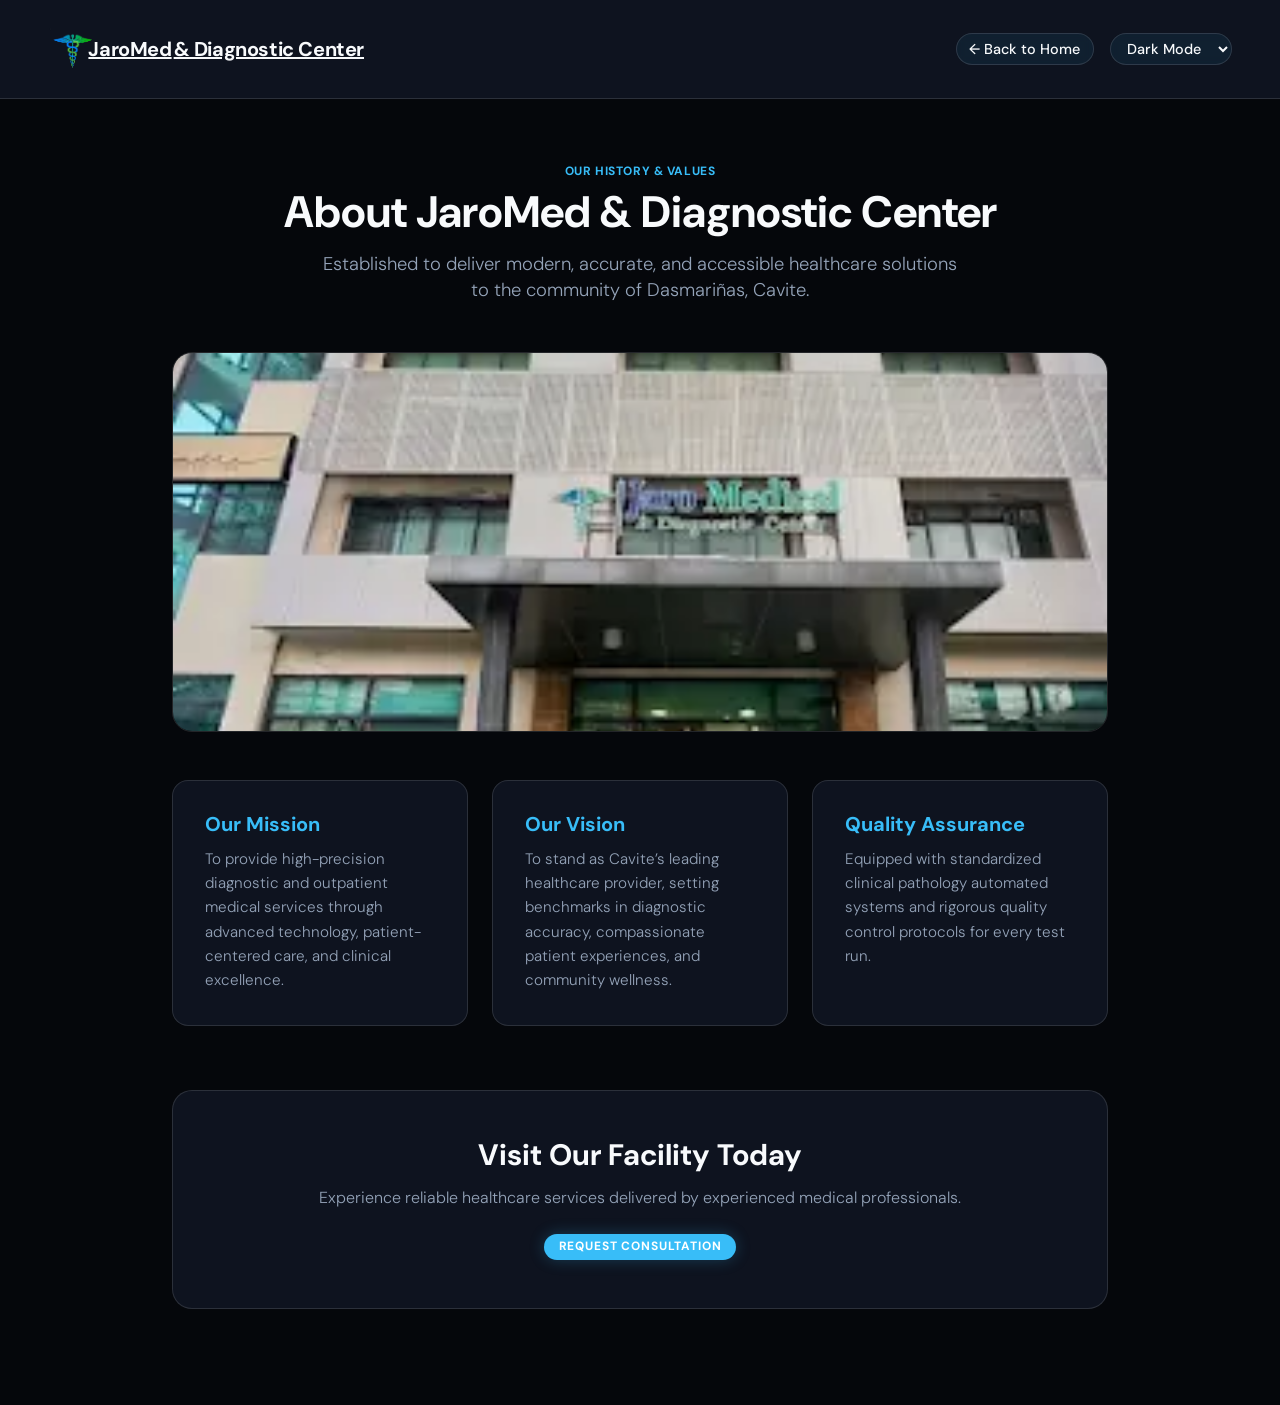
==== commit 37a0b369: "add company background and facility overview page" ====
--- a/about.html
+++ b/about.html
@@ -78,4 +78,4 @@
     })();
   </script>
 </body>
-</html>+</html>
